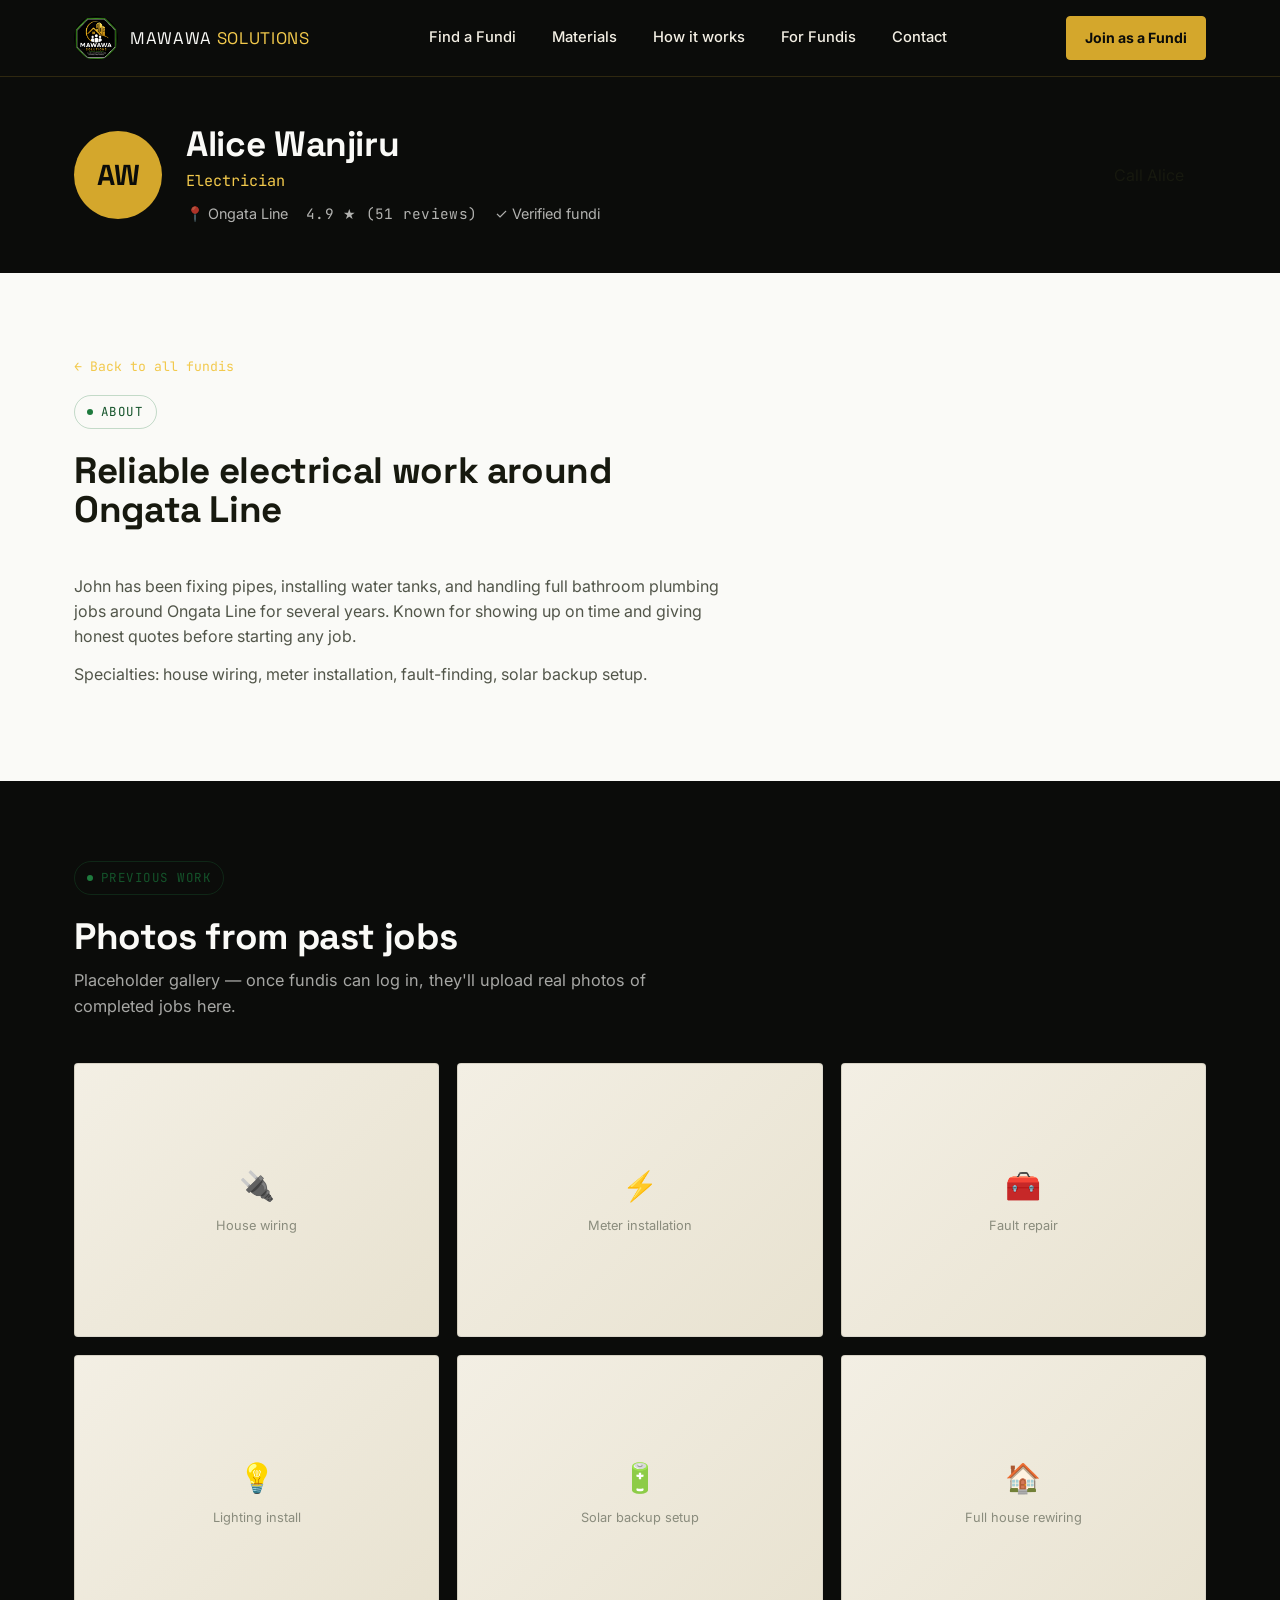
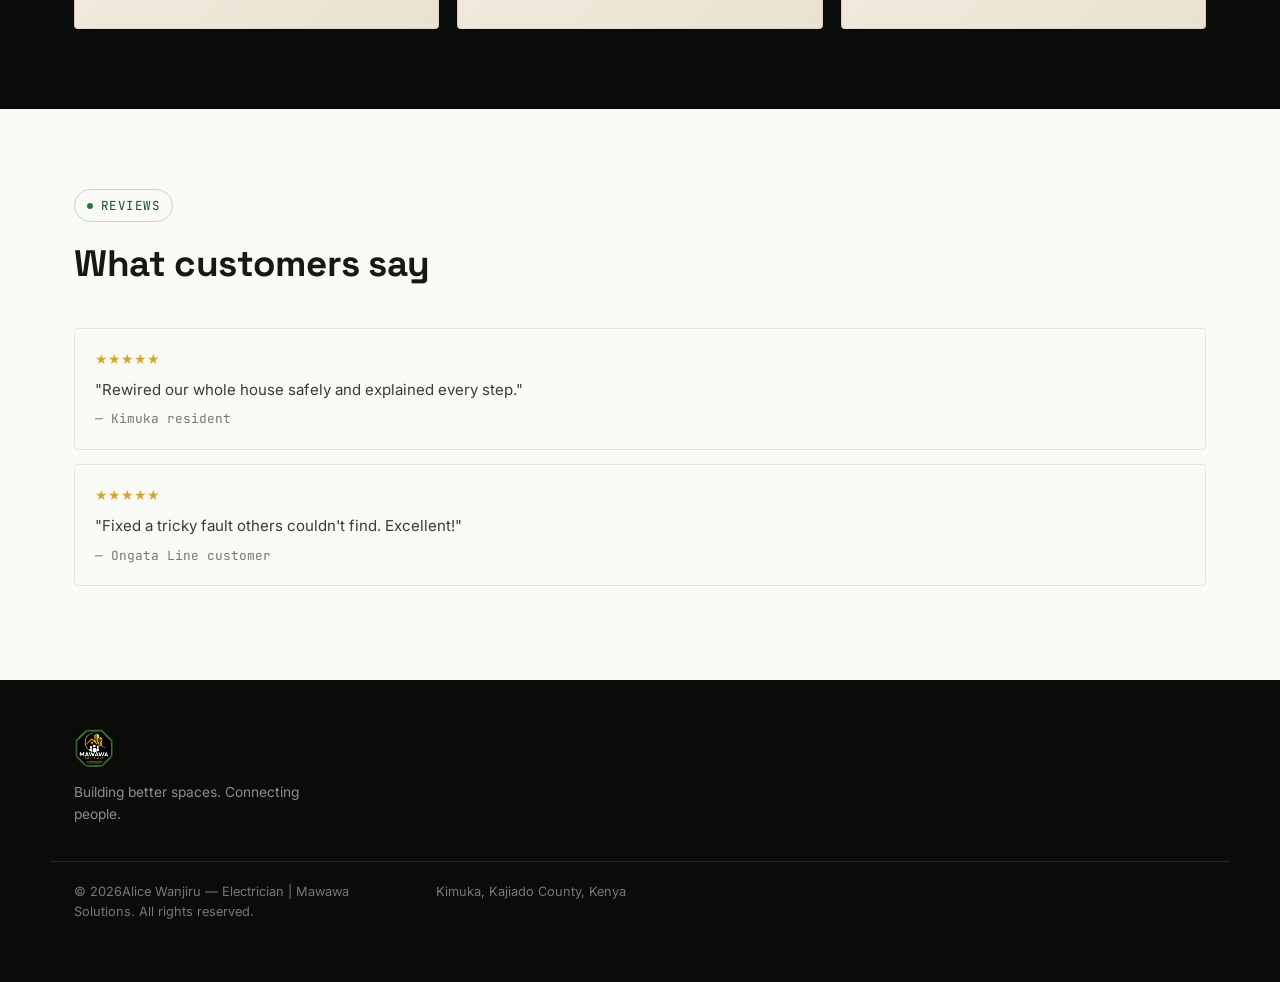
==== fundis/alice-wanjiru.html @ 5c1e7000 "Add Alice Wanjiru profile page This file contains the HTML structure for Alice Wanjiru's profile pag" ====
<!DOCTYPE html>
<html lang="en">
<head>
<meta charset="UTF-8">
<meta name="viewport" content="width=device-width, initial-scale=1.0">
<title>Alice Wanjiru — Electrician | Mawawa Solutions</title>
<link rel="icon" href="../images/logo.png">
<link rel="preconnect" href="https://fonts.googleapis.com">
<link href="https://fonts.googleapis.com/css2?family=Space+Grotesk:wght@500;700&family=Inter:wght@400;500;600;700&family=JetBrains+Mono:wght@400;600&display=swap" rel="stylesheet">
<link rel="stylesheet" href="../css/style.css">
</head>
<body>

<header class="site-header">
  <div class="wrap">
    <a href="../index.html" class="brand">
      <img src="../images/logo.png" alt="Mawawa Solutions logo">
      <span class="brand-name">MAWAWA <span>SOLUTIONS</span></span>
    </a>
    <nav class="nav-links">
      <a href="../index.html#fundis">Find a Fundi</a>
      <a href="../index.html#materials">Materials</a>
      <a href="../index.html#how">How it works</a>
      <a href="../index.html#join">For Fundis</a>
      <a href="../index.html#contact">Contact</a>
    </nav>
    <a href="https://wa.me/254757716041?text=Hi%2C%20I%27d%20like%20to%20join%20Mawawa%20Solutions%20as%20a%20fundi" target="_blank" rel="noopener" class="nav-cta">Join as a Fundi</a>
  </div>
</header>

<section class="profile-hero">
  <div class="wrap">
    <div class="profile-avatar-lg">AW</div>
    <div>
      <h1>Alice Wanjiru</h1>
      <p class="trade-line">Electrician</p>
      <div class="meta-row">
        <span>📍 Ongata Line</span>
        <span class="mono">4.9 ★ (51 reviews)</span>
        <span>✓ Verified fundi</span>
      </div>
    </div>
    <div class="profile-actions">
      <a class="contact" style="padding:12px 22px;" href="tel:+254700000000">Call Alice</a>
    </div>
  </div>
</section>

<section>
  <div class="wrap">
    <a class="back-link" href="../index.html#fundis">← Back to all fundis</a>
    <div class="section-head">
      <span class="eyebrow">About</span>
      <h2>Reliable electrical work around Ongata Line</h2>
    </div>
    <div class="about-block">
      <p>John has been fixing pipes, installing water tanks, and handling full bathroom plumbing jobs around Ongata Line for several years. Known for showing up on time and giving honest quotes before starting any job.</p>
      <p>Specialties: house wiring, meter installation, fault-finding, solar backup setup.</p>
    </div>
  </div>
</section>

<section class="blueprint on-dark">
  <div class="wrap">
    <div class="section-head">
      <span class="eyebrow">Previous work</span>
      <h2>Photos from past jobs</h2>
      <p>Placeholder gallery — once fundis can log in, they'll upload real photos of completed jobs here.</p>
    </div>
    <div class="gallery-grid">
      <div class="gallery-item"><span class="ph-icon">🔌</span>House wiring</div>
      <div class="gallery-item"><span class="ph-icon">⚡</span>Meter installation</div>
      <div class="gallery-item"><span class="ph-icon">🧰</span>Fault repair</div>
      <div class="gallery-item"><span class="ph-icon">💡</span>Lighting install</div>
      <div class="gallery-item"><span class="ph-icon">🔋</span>Solar backup setup</div>
      <div class="gallery-item"><span class="ph-icon">🏠</span>Full house rewiring</div>
    </div>
  </div>
</section>

<section>
  <div class="wrap">
    <div class="section-head">
      <span class="eyebrow">Reviews</span>
      <h2>What customers say</h2>
    </div>
    <div class="review-card">
      <div class="stars">★★★★★</div>
      <p>"Rewired our whole house safely and explained every step."</p>
      <div class="who">— Kimuka resident</div>
    </div>
    <div class="review-card">
      <div class="stars">★★★★★</div>
      <p>"Fixed a tricky fault others couldn't find. Excellent!"</p>
      <div class="who">— Ongata Line customer</div>
    </div>
  </div>
</section>

<footer>
  <div class="wrap">
    <div class="foot-brand">
      <img src="../images/logo.png" alt="Mawawa Solutions logo">
      <p>Building better spaces. Connecting people.</p>
    </div>
  </div>
  <div class="wrap foot-bottom">
    <span>© 2026Alice Wanjiru — Electrician | Mawawa Solutions. All rights reserved.</span>
    <span>Kimuka, Kajiado County, Kenya</span>
  </div>
</footer>

</body>
</html>
---- css/style.css ----
/* =========================================================
   MAWAWA SOLUTIONS — Design Tokens
   Black / Gold / Green / White, blueprint-and-skyline motif
   ========================================================= */
:root{
  --black: #0B0C0A;
  --charcoal: #17190F;
  --charcoal-2: #1F2216;
  --gold: #D4A72C;
  --gold-light: #F2C94C;
  --green: #1E7A3D;
  --green-dark: #14532A;
  --white: #FAFAF7;
  --cream: #F3EFE4;
  --ink: #17190F;
  --line: rgba(212,167,44,0.18);

  --font-display: "Space Grotesk", sans-serif;
  --font-body: "Inter", sans-serif;
  --font-mono: "JetBrains Mono", monospace;

  --radius: 4px;
  --container: 1180px;
}

*,*::before,*::after{ box-sizing: border-box; }
html{ scroll-behavior: smooth; }
body{
  margin:0;
  background: var(--white);
  color: var(--ink);
  font-family: var(--font-body);
  line-height: 1.55;
  -webkit-font-smoothing: antialiased;
}
img{ max-width:100%; display:block; }
a{ color:inherit; text-decoration:none; }
ul{ margin:0; padding:0; list-style:none; }
h1,h2,h3,h4{ font-family: var(--font-display); margin:0; line-height:1.08; letter-spacing:-0.01em; }
p{ margin:0; }
.wrap{ max-width: var(--container); margin:0 auto; padding:0 24px; }
.mono{ font-family: var(--font-mono); letter-spacing: 0.02em; }

/* Focus visibility */
a:focus-visible, button:focus-visible, input:focus-visible, select:focus-visible{
  outline: 2px solid var(--gold-light);
  outline-offset: 3px;
}

/* Blueprint grid texture, used behind dark hero/sections */
.blueprint{
  background-color: var(--black);
}

/* Skyline divider echoing the logo mark */
.skyline{
  height: 46px;
  background: var(--black);
  -webkit-mask: url('data:image/svg+xml;utf8,<svg xmlns="http://www.w3.org/2000/svg" viewBox="0 0 1200 100" preserveAspectRatio="none"><path d="M0,100 L0,60 L40,60 L40,30 L80,30 L80,60 L120,60 L120,10 L150,10 L150,45 L190,45 L190,60 L230,60 L230,20 L260,20 L260,60 L310,60 L310,40 L340,40 L340,60 L390,60 L390,15 L420,15 L420,60 L470,60 L470,35 L500,35 L500,60 L560,60 L560,5 L595,5 L595,60 L650,60 L650,30 L680,30 L680,60 L730,60 L730,20 L765,20 L765,60 L820,60 L820,45 L850,45 L850,60 L900,60 L900,10 L935,10 L935,60 L990,60 L990,35 L1020,35 L1020,60 L1080,60 L1080,25 L1110,25 L1110,60 L1200,60 L1200,100 Z"/></svg>') center/cover no-repeat;
  mask: url('data:image/svg+xml;utf8,<svg xmlns="http://www.w3.org/2000/svg" viewBox="0 0 1200 100" preserveAspectRatio="none"><path d="M0,100 L0,60 L40,60 L40,30 L80,30 L80,60 L120,60 L120,10 L150,10 L150,45 L190,45 L190,60 L230,60 L230,20 L260,20 L260,60 L310,60 L310,40 L340,40 L340,60 L390,60 L390,15 L420,15 L420,60 L470,60 L470,35 L500,35 L500,60 L560,60 L560,5 L595,5 L595,60 L650,60 L650,30 L680,30 L680,60 L730,60 L730,20 L765,20 L765,60 L820,60 L820,45 L850,45 L850,60 L900,60 L900,10 L935,10 L935,60 L990,60 L990,35 L1020,35 L1020,60 L1080,60 L1080,25 L1110,25 L1110,60 L1200,60 L1200,100 Z"/></svg>') center/cover no-repeat;
}
.skyline.flip{ transform: rotate(180deg); }

/* =============== HEADER =============== */
.site-header{
  position: sticky; top:0; z-index: 50;
  background: var(--black);
  border-bottom: 1px solid var(--line);
}
.site-header .wrap{
  display:flex; align-items:center; justify-content:space-between;
  height: 76px;
}
.brand{ display:flex; align-items:center; gap:12px; }
.brand img{ height:44px; width:44px; border-radius:50%; }
.brand-name{ color: var(--white); font-family: var(--font-display); font-size:1.05rem; letter-spacing:0.04em; }
.brand-name span{ color: var(--gold-light); }
.nav-links{ display:flex; gap:32px; }
.nav-links a{
  color: var(--cream); font-size:0.92rem; font-weight:500;
  padding: 6px 2px; border-bottom: 2px solid transparent;
  transition: border-color .15s ease, color .15s ease;
}
.nav-links a:hover{ color: var(--gold-light); border-color: var(--gold); }
.nav-cta{
  display:inline-flex; align-items:center; gap:8px;
  background: var(--gold); color: var(--black); font-weight:700;
  padding: 10px 18px; border-radius: var(--radius); font-size:0.88rem;
  border:1px solid var(--gold);
  transition: background .15s ease, transform .15s ease;
}
.nav-cta:hover{ background: var(--gold-light); transform: translateY(-1px); }
.nav-toggle{ display:none; }

/* =============== HERO =============== */
.hero{ padding: 76px 0 64px; position:relative; overflow:hidden; }
.hero .wrap{ display:grid; grid-template-columns: 1.1fr 0.9fr; gap: 56px; align-items:center; }
.eyebrow{
  display:inline-flex; align-items:center; gap:8px;
  color: var(--gold-light); font-family: var(--font-mono);
  font-size: 0.78rem; letter-spacing: 0.12em; text-transform:uppercase;
  border:1px solid var(--line); padding:6px 12px; border-radius: 20px;
  margin-bottom: 22px;
}
.eyebrow::before{ content:""; width:6px; height:6px; background:var(--green); border-radius:50%; }
.hero h1{ color: var(--white); font-size: clamp(2.1rem, 4vw, 3.1rem); margin-bottom:20px; }
.hero h1 em{ font-style:normal; color: var(--gold-light); }
.hero p.lead{ color: rgba(250,250,247,0.72); font-size:1.08rem; max-width: 480px; margin-bottom: 32px; }

/* Toggle: Find a Fundi / Buy Materials */
.finder{
  background: var(--charcoal); border:1px solid var(--line); border-radius: var(--radius);
  padding: 6px; display:inline-flex; margin-bottom:18px;
}
.finder button{
  font-family: var(--font-mono); font-size:0.82rem; letter-spacing:0.03em;
  background: transparent; border:none; color: rgba(250,250,247,0.6);
  padding: 10px 18px; border-radius: 3px; cursor:pointer;
  transition: background .15s ease, color .15s ease;
}
.finder button.active{ background: var(--gold); color: var(--black); font-weight:700; }

.search-box{
  display:flex; background: var(--white); border-radius: var(--radius); overflow:hidden;
  border: 1px solid var(--line);
}
.search-box input{
  flex:1; border:none; padding:16px 18px; font-family: var(--font-body); font-size:0.96rem; outline:none;
}
.search-box button{
  background: var(--green); color: var(--white); border:none; padding: 0 24px;
  font-weight:700; font-size:0.9rem; cursor:pointer; transition: background .15s ease;
}
.search-box button:hover{ background: var(--green-dark); }

.hero-stats{ display:flex; gap:28px; margin-top:34px; }
.hero-stats div{ color: var(--white); }
.hero-stats strong{ display:block; font-family: var(--font-display); font-size:1.5rem; color: var(--gold-light); }
.hero-stats span{ font-size:0.78rem; color: rgba(250,250,247,0.6); }

.hero-art{
  border:1px solid var(--line); border-radius: var(--radius); padding: 28px;
  background: var(--charcoal);
  display:flex; align-items:center; justify-content:center;
}
.hero-art img{ width: 220px; }

/* =============== SECTION SHELL =============== */
section{ padding: 80px 0; }
.section-head{ max-width: 620px; margin-bottom: 44px; }
.section-head .eyebrow{ color: var(--green-dark); border-color: rgba(30,122,61,0.25); }
.section-head .eyebrow::before{ background: var(--green); }
.section-head h2{ font-size: clamp(1.7rem, 3vw, 2.3rem); margin-bottom: 12px; }
.section-head p{ color: #52564A; font-size:1.02rem; }
.on-dark .section-head h2{ color: var(--white); }
.on-dark .section-head p{ color: rgba(250,250,247,0.65); }

/* =============== HOW IT WORKS =============== */
.steps{ display:grid; grid-template-columns: repeat(3,1fr); gap:24px; }
.step{
  background: var(--cream); border:1px solid rgba(23,25,15,0.08); border-radius: var(--radius);
  padding: 28px; position:relative;
}
.step .num{
  font-family: var(--font-mono); color: var(--gold); font-size:0.8rem;
  border:1px solid var(--gold); display:inline-block; padding:2px 8px; border-radius:20px; margin-bottom:16px;
}
.step h3{ font-size:1.1rem; margin-bottom:10px; }
.step p{ color:#52564A; font-size:0.94rem; }

/* =============== TRADE BADGES =============== */
.trades{ display:flex; flex-wrap:wrap; gap:14px; }
.trade-badge{
  display:flex; align-items:center; gap:10px;
  background: var(--black); color: var(--white); border-radius: var(--radius);
  padding: 14px 20px; border:1px solid var(--line); flex: 1 1 200px;
  transition: border-color .15s ease, transform .15s ease;
}
.trade-badge:hover{ border-color: var(--gold); transform: translateY(-2px); }
.trade-badge .dot{ width:8px; height:8px; border-radius:50%; background: var(--gold); flex-shrink:0; }
.trade-badge span.name{ font-weight:600; font-size:0.95rem; }
.trade-badge span.count{ font-family: var(--font-mono); font-size:0.72rem; color: rgba(250,250,247,0.5); display:block; }

/* =============== FUNDI CARDS =============== */
.grid-3{ display:grid; grid-template-columns: repeat(3,1fr); gap:24px; }
.fundi-card{
  border:1px solid rgba(23,25,15,0.1); border-radius: var(--radius); overflow:hidden;
  background: var(--white); transition: box-shadow .15s ease, transform .15s ease;
}
.fundi-card:hover{ box-shadow: 0 10px 28px rgba(23,25,15,0.1); transform: translateY(-3px); }
.fundi-top{
  background: var(--charcoal); padding:20px; display:flex; gap:14px; align-items:center;
}
.fundi-avatar{
  width:52px; height:52px; border-radius:50%; background: var(--gold);
  display:flex; align-items:center; justify-content:center; font-family: var(--font-display);
  color: var(--black); font-weight:700; font-size:1.1rem; flex-shrink:0;
}
.fundi-top h3{ color: var(--white); font-size:1rem; }
.fundi-top h3 a:hover{ text-decoration: underline; }
.fundi-top .trade{ color: var(--gold-light); font-size:0.8rem; font-family: var(--font-mono); }
.fundi-body{ padding:20px; }
.fundi-body .meta{ display:flex; justify-content:space-between; font-size:0.85rem; color:#52564A; margin-bottom:14px; }
.badge-verified{
  display:inline-flex; align-items:center; gap:5px; background: rgba(30,122,61,0.1); color: var(--green-dark);
  font-size:0.72rem; font-weight:700; padding:4px 9px; border-radius:20px; margin-bottom:14px;
}
.badge-verified::before{ content:"✓"; }
.fundi-body a.contact{
  display:block; text-align:center; background: var(--green); color:var(--white);
  padding:11px; border-radius: var(--radius); font-weight:700; font-size:0.88rem;
}
.fundi-body a.contact:hover{ background: var(--green-dark); }

/* =============== MATERIALS =============== */
.materials-grid{ display:grid; grid-template-columns: repeat(4,1fr); gap:20px; }
.material-card{
  border:1px solid rgba(23,25,15,0.1); border-radius: var(--radius); padding:20px;
  background: var(--white);
}
.material-card .icon{
  width:44px; height:44px; border-radius:8px; background: var(--cream);
  display:flex; align-items:center; justify-content:center; margin-bottom:14px; font-size:1.3rem;
}
.material-card h3{ font-size:0.98rem; margin-bottom:6px; }
.material-card .seller{ font-size:0.78rem; color:#767a6b; margin-bottom:10px; }
.material-card .price{ font-family: var(--font-mono); color: var(--green-dark); font-weight:700; font-size:1.02rem; }
.material-card .stock{ font-size:0.72rem; color: var(--gold); font-family: var(--font-mono); margin-top:4px; }
.material-card .buy-btn{
  display:block; text-align:center; background: var(--green); color: var(--white);
  padding:10px; border-radius: var(--radius); font-weight:700; font-size:0.85rem;
  margin-top:16px; transition: background .15s ease;
}
.material-card .buy-btn:hover{ background: var(--green-dark); }

/* =============== SUBSCRIBE / JOIN =============== */
.join{ background: var(--green-dark); position:relative; }
.join .wrap{ display:grid; grid-template-columns: 1fr 1fr; gap:56px; align-items:center; }
.join h2{ color: var(--white); font-size: clamp(1.7rem,3vw,2.2rem); margin-bottom:16px; }
.join p{ color: rgba(250,250,247,0.78); margin-bottom:26px; }
.plan-list{ display:flex; flex-direction:column; gap:10px; margin-bottom:28px; }
.plan-list li{ display:flex; gap:10px; color: var(--white); font-size:0.94rem; align-items:flex-start; }
.plan-list li::before{ content:"—"; color: var(--gold-light); flex-shrink:0; }
.btn-gold{
  display:inline-flex; background: var(--gold); color: var(--black); font-weight:700;
  padding: 14px 26px; border-radius: var(--radius); font-size:0.95rem; border:none; cursor:pointer;
  transition: background .15s ease, transform .15s ease;
}
.btn-gold:hover{ background: var(--gold-light); transform: translateY(-1px); }
.plan-card{
  background: var(--black); border:1px solid rgba(212,167,44,0.3); border-radius: var(--radius);
  padding: 32px;
}
.plan-card .price-row{ display:flex; align-items:baseline; gap:8px; margin-bottom:6px; }
.plan-card .price-row strong{ font-family: var(--font-display); font-size:2.1rem; color: var(--gold-light); }
.plan-card .price-row span{ color: rgba(250,250,247,0.55); font-size:0.85rem; }
.plan-card .tag{ color: var(--cream); font-size:0.85rem; margin-bottom:22px; display:block; }
.plan-card ul{ display:flex; flex-direction:column; gap:12px; margin-bottom:26px; }
.plan-card ul li{ color: var(--white); font-size:0.9rem; display:flex; gap:10px; }
.plan-card ul li::before{ content:"✓"; color: var(--green); font-weight:700; }

/* =============== TESTIMONIAL / TRUST =============== */
.trust-strip{ background: var(--cream); }
.trust-strip .wrap{ display:grid; grid-template-columns: repeat(4,1fr); gap:24px; text-align:center; }
.trust-strip strong{ display:block; font-family:var(--font-display); font-size:2rem; color: var(--green-dark); }
.trust-strip span{ font-size:0.82rem; color:#52564A; }

/* =============== CONTACT =============== */
.contact .wrap{ display:grid; grid-template-columns: 1fr 1fr; gap:56px; }
.contact-form{ display:flex; flex-direction:column; gap:14px; }
.contact-form input, .contact-form select, .contact-form textarea{
  padding:13px 14px; border:1px solid rgba(23,25,15,0.15); border-radius: var(--radius);
  font-family: var(--font-body); font-size:0.94rem; background: var(--white); color: var(--ink);
}
.contact-form textarea{ resize:vertical; min-height:110px; }
.contact-info{ display:flex; flex-direction:column; gap:22px; }
.contact-info .item{ display:flex; gap:14px; }
.contact-info .item .ic{
  width:40px; height:40px; border-radius:50%; background: var(--black); color: var(--gold-light);
  display:flex; align-items:center; justify-content:center; flex-shrink:0; font-size:1rem;
}
.contact-info h4{ font-size:0.98rem; margin-bottom:3px; }
.contact-info p{ color:#52564A; font-size:0.9rem; }

/* =============== FUNDI PROFILE PAGE =============== */
.profile-hero{ background: var(--black); padding: 48px 0; }
.profile-hero .wrap{ display:flex; align-items:center; gap:24px; flex-wrap:wrap; }
.profile-avatar-lg{
  width:88px; height:88px; border-radius:50%; background: var(--gold);
  display:flex; align-items:center; justify-content:center; font-family: var(--font-display);
  color: var(--black); font-weight:700; font-size:1.8rem; flex-shrink:0;
}
.profile-hero h1{ color: var(--white); font-size: clamp(1.6rem,3vw,2.2rem); margin-bottom:6px; }
.profile-hero .trade-line{ color: var(--gold-light); font-family: var(--font-mono); font-size:0.95rem; margin-bottom:10px; }
.profile-hero .meta-row{ display:flex; gap:18px; flex-wrap:wrap; color: rgba(250,250,247,0.7); font-size:0.9rem; }
.profile-actions{ margin-left:auto; display:flex; gap:12px; flex-wrap:wrap; }
.back-link{ display:inline-block; color: var(--gold-light); font-family: var(--font-mono); font-size:0.82rem; margin-bottom:18px; }
.back-link:hover{ text-decoration:underline; }

.gallery-grid{ display:grid; grid-template-columns: repeat(3,1fr); gap:18px; }
.gallery-item{
  aspect-ratio: 4/3; border-radius: var(--radius); border:1px solid rgba(23,25,15,0.1);
  background: linear-gradient(135deg, var(--cream), #E8E2D0);
  display:flex; flex-direction:column; align-items:center; justify-content:center; gap:8px;
  color:#8a8c7d; font-size:0.8rem;
}
.gallery-item .ph-icon{ font-size:1.8rem; }

.about-block{ max-width:680px; }
.about-block p{ color:#52564A; font-size:1rem; margin-bottom:14px; }

.review-card{
  border:1px solid rgba(23,25,15,0.1); border-radius: var(--radius); padding:20px; background: var(--white);
  margin-bottom:14px;
}
.review-card .stars{ color: var(--gold); font-family: var(--font-mono); font-size:0.85rem; margin-bottom:8px; }
.review-card p{ color:#3a3c31; font-size:0.94rem; margin-bottom:8px; }
.review-card .who{ color:#767a6b; font-size:0.8rem; font-family: var(--font-mono); }

/* =============== FOOTER =============== */
footer{ background: var(--black); padding: 48px 0 24px; }
footer .wrap{ display:grid; grid-template-columns: 1.4fr 1fr 1fr 1fr; gap:32px; margin-bottom:36px; }
.foot-brand img{ height:40px; margin-bottom:14px; border-radius: 50%; }
.foot-brand p{ color: rgba(250,250,247,0.55); font-size:0.86rem; max-width:260px; }
footer h5{ color: var(--gold-light); font-size:0.82rem; letter-spacing:0.06em; text-transform:uppercase; margin-bottom:16px; font-family: var(--font-mono); }
footer ul{ display:flex; flex-direction:column; gap:10px; }
footer a{ color: rgba(250,250,247,0.65); font-size:0.9rem; }
footer a:hover{ color: var(--gold-light); }
.foot-bottom{
  border-top:1px solid var(--line); padding-top:20px; display:flex; justify-content:space-between;
  color: rgba(250,250,247,0.45); font-size:0.8rem; flex-wrap:wrap; gap:10px;
}

/* =============== RESPONSIVE =============== */
@media (max-width: 900px){
  .nav-links{ display:none; }
  .hero .wrap{ grid-template-columns:1fr; }
  .hero-art{ order:-1; }
  .steps, .grid-3{ grid-template-columns:1fr; }
  .materials-grid{ grid-template-columns: repeat(2,1fr); }
  .join .wrap{ grid-template-columns:1fr; }
  .trust-strip .wrap{ grid-template-columns: repeat(2,1fr); gap:32px; }
  .contact .wrap{ grid-template-columns:1fr; }
  footer .wrap{ grid-template-columns: 1fr 1fr; }
}
@media (max-width: 520px){
  .materials-grid{ grid-template-columns: 1fr; }
  .hero-stats{ flex-wrap:wrap; gap:20px; }
  footer .wrap{ grid-template-columns: 1fr; }
}

@media (prefers-reduced-motion: reduce){
  *{ transition: none !important; scroll-behavior:auto !important; }
}
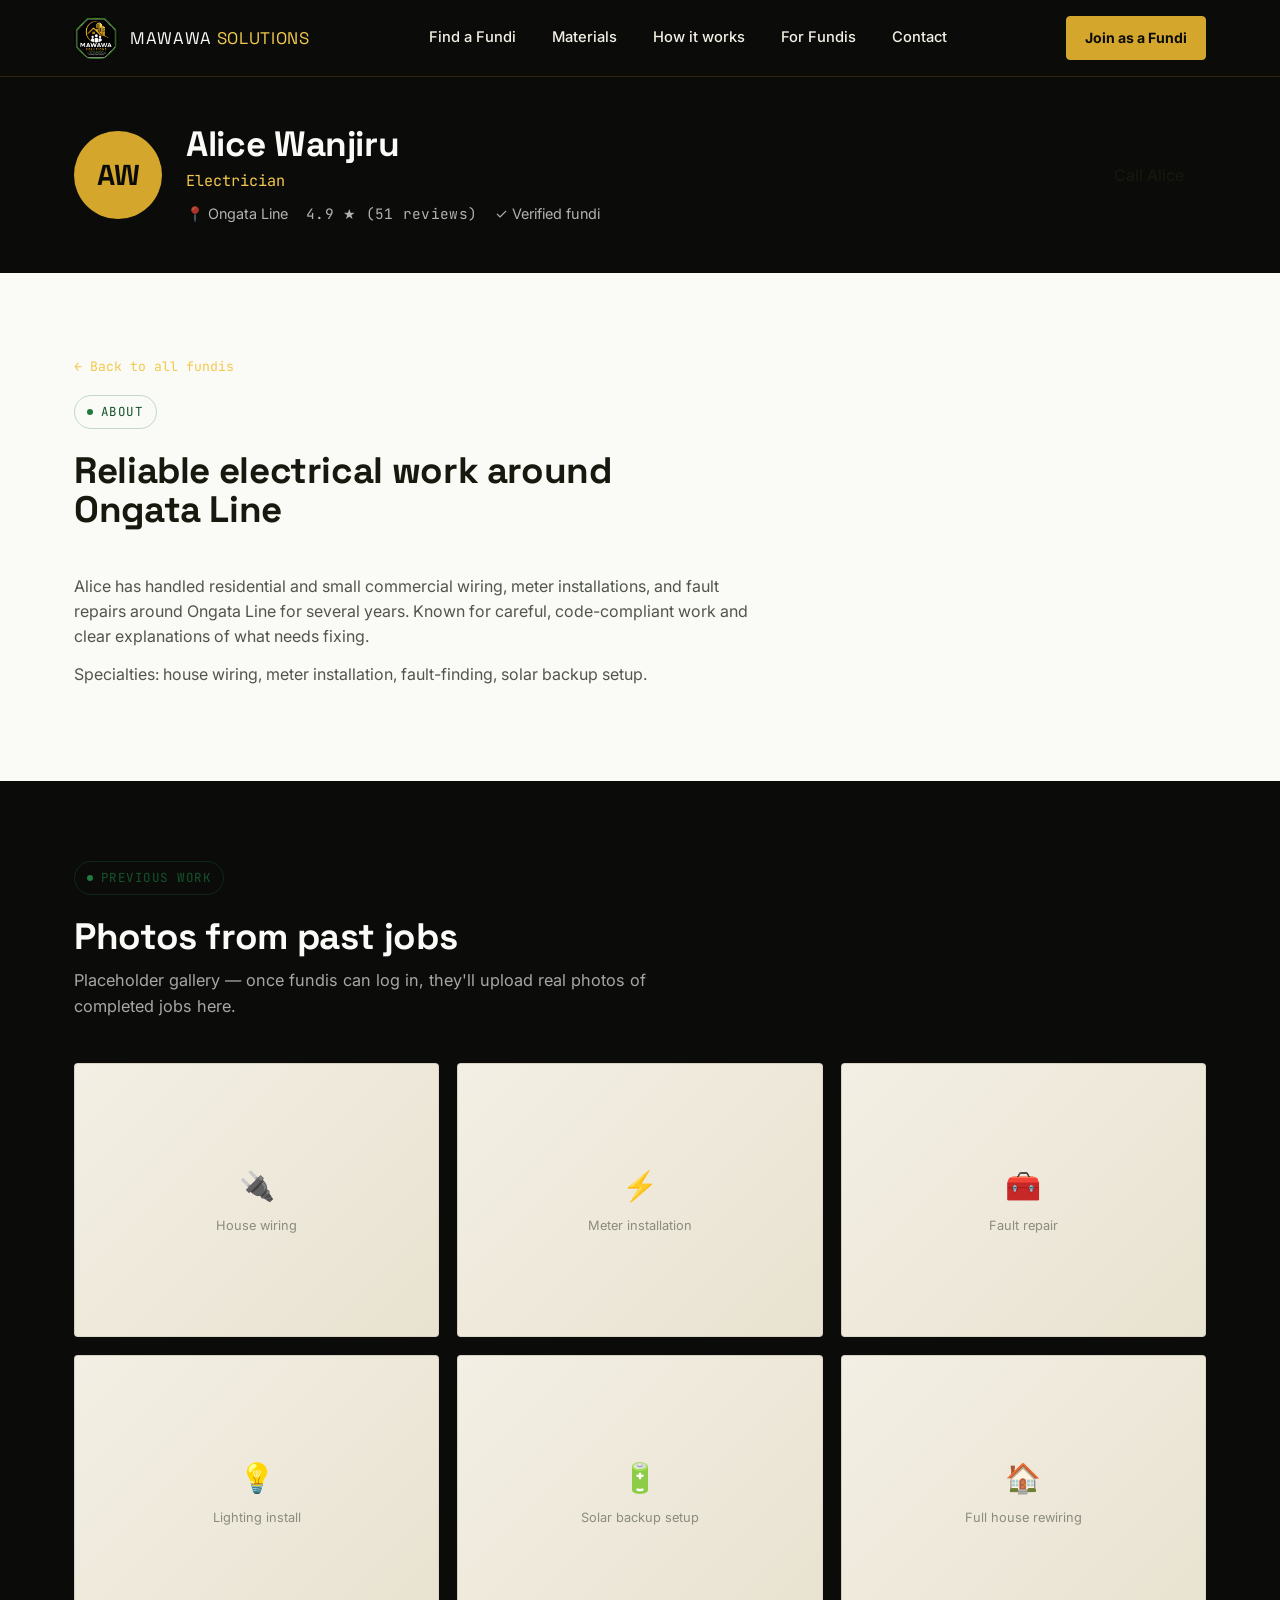
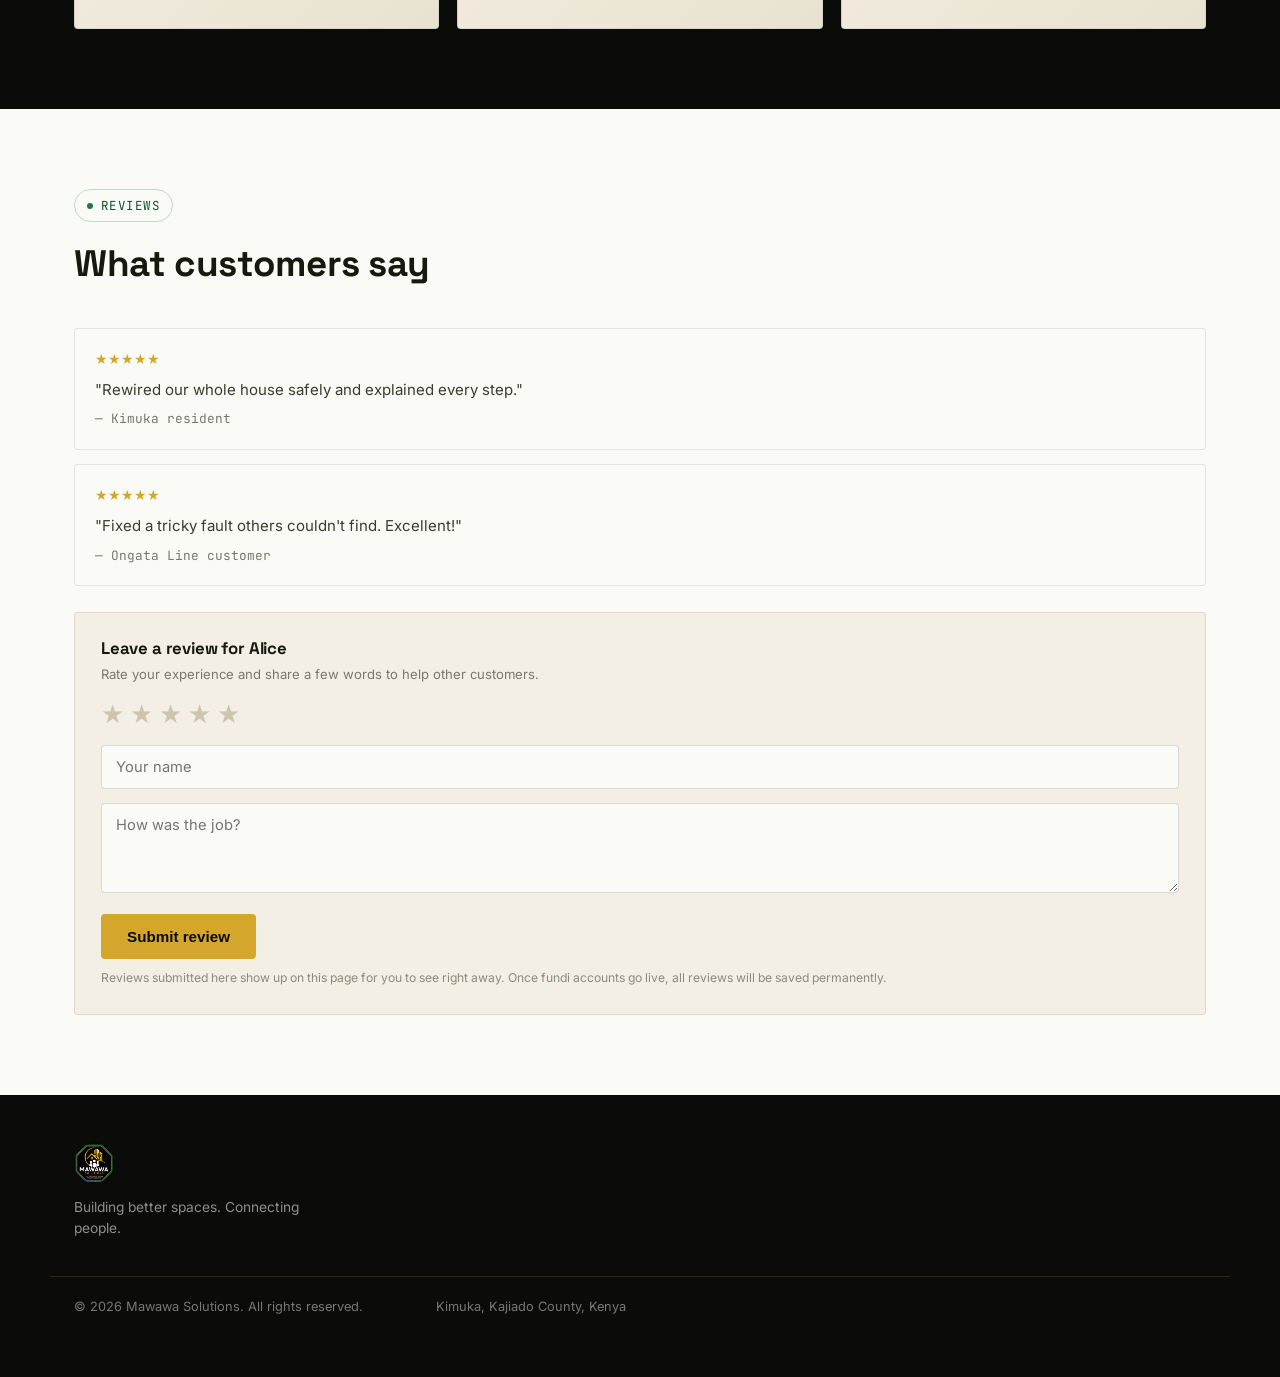
==== commit e16146bb: "Add Alice Wanjiru profile page This file contains the HTML structure for Alice Wanjiru's profile as " ====
--- a/fundis/alice-wanjiru.html
+++ b/fundis/alice-wanjiru.html
@@ -54,7 +54,7 @@
       <h2>Reliable electrical work around Ongata Line</h2>
     </div>
     <div class="about-block">
-      <p>John has been fixing pipes, installing water tanks, and handling full bathroom plumbing jobs around Ongata Line for several years. Known for showing up on time and giving honest quotes before starting any job.</p>
+      <p>Alice has handled residential and small commercial wiring, meter installations, and fault repairs around Ongata Line for several years. Known for careful, code-compliant work and clear explanations of what needs fixing.</p>
       <p>Specialties: house wiring, meter installation, fault-finding, solar backup setup.</p>
     </div>
   </div>
@@ -94,8 +94,58 @@
       <p>"Fixed a tricky fault others couldn't find. Excellent!"</p>
       <div class="who">— Ongata Line customer</div>
     </div>
+
+    <div class="review-form">
+      <h3>Leave a review for Alice</h3>
+      <p class="hint">Rate your experience and share a few words to help other customers.</p>
+      <form id="review-form">
+        <div class="star-picker" id="star-picker">
+          <button type="button" data-star="1">★</button>
+          <button type="button" data-star="2">★</button>
+          <button type="button" data-star="3">★</button>
+          <button type="button" data-star="4">★</button>
+          <button type="button" data-star="5">★</button>
+        </div>
+        <input type="text" id="reviewer-name" placeholder="Your name" required>
+        <textarea id="reviewer-text" placeholder="How was the job?" required></textarea>
+        <button type="submit" class="btn-gold">Submit review</button>
+      </form>
+      <p class="note">Reviews submitted here show up on this page for you to see right away. Once fundi accounts go live, all reviews will be saved permanently.</p>
+    </div>
   </div>
 </section>
+
+<script>
+  const starButtons = document.querySelectorAll('#star-picker button');
+  let selectedRating = 0;
+  starButtons.forEach(btn => {
+    btn.addEventListener('click', () => {
+      selectedRating = parseInt(btn.dataset.star);
+      starButtons.forEach(b => b.classList.toggle('filled', parseInt(b.dataset.star) <= selectedRating));
+    });
+  });
+
+  document.getElementById('review-form').addEventListener('submit', (e) => {
+    e.preventDefault();
+    const name = document.getElementById('reviewer-name').value.trim();
+    const text = document.getElementById('reviewer-text').value.trim();
+    if (!selectedRating) { alert('Please select a star rating.'); return; }
+    if (!name || !text) return;
+
+    const card = document.createElement('div');
+    card.className = 'review-card';
+    card.innerHTML = `
+      <div class="stars">${'★'.repeat(selectedRating)}${'☆'.repeat(5 - selectedRating)}</div>
+      <p>"${text.replace(/</g,'&lt;')}"</p>
+      <div class="who">— ${name.replace(/</g,'&lt;')}</div>
+    `;
+    document.querySelector('.review-form').insertAdjacentElement('beforebegin', card);
+
+    e.target.reset();
+    selectedRating = 0;
+    starButtons.forEach(b => b.classList.remove('filled'));
+  });
+</script>
 
 <footer>
   <div class="wrap">
@@ -105,7 +155,7 @@
     </div>
   </div>
   <div class="wrap foot-bottom">
-    <span>© 2026Alice Wanjiru — Electrician | Mawawa Solutions. All rights reserved.</span>
+    <span>© 2026 Mawawa Solutions. All rights reserved.</span>
     <span>Kimuka, Kajiado County, Kenya</span>
   </div>
 </footer>
--- a/css/style.css
+++ b/css/style.css
@@ -317,6 +317,27 @@
 .review-card p{ color:#3a3c31; font-size:0.94rem; margin-bottom:8px; }
 .review-card .who{ color:#767a6b; font-size:0.8rem; font-family: var(--font-mono); }
 
+.review-form{
+  border:1px solid rgba(23,25,15,0.1); border-radius: var(--radius); padding:26px;
+  background: var(--cream); margin-top:26px;
+}
+.review-form h3{ font-size:1.05rem; margin-bottom:6px; }
+.review-form .hint{ color:#767a6b; font-size:0.82rem; margin-bottom:18px; }
+.star-picker{ display:flex; gap:6px; margin-bottom:18px; }
+.star-picker button{
+  background:none; border:none; font-size:1.6rem; cursor:pointer; color:#ccc6b0;
+  padding:0; line-height:1; transition: color .1s ease, transform .1s ease;
+}
+.star-picker button.filled{ color: var(--gold); }
+.star-picker button:hover{ transform: scale(1.12); }
+.review-form input, .review-form textarea{
+  width:100%; padding:12px 14px; border:1px solid rgba(23,25,15,0.15); border-radius: var(--radius);
+  font-family: var(--font-body); font-size:0.92rem; background: var(--white); color: var(--ink);
+  margin-bottom:14px; box-sizing:border-box;
+}
+.review-form textarea{ resize:vertical; min-height:90px; }
+.review-form .note{ font-size:0.76rem; color:#8a8c7d; margin-top:10px; }
+
 /* =============== FOOTER =============== */
 footer{ background: var(--black); padding: 48px 0 24px; }
 footer .wrap{ display:grid; grid-template-columns: 1.4fr 1fr 1fr 1fr; gap:32px; margin-bottom:36px; }
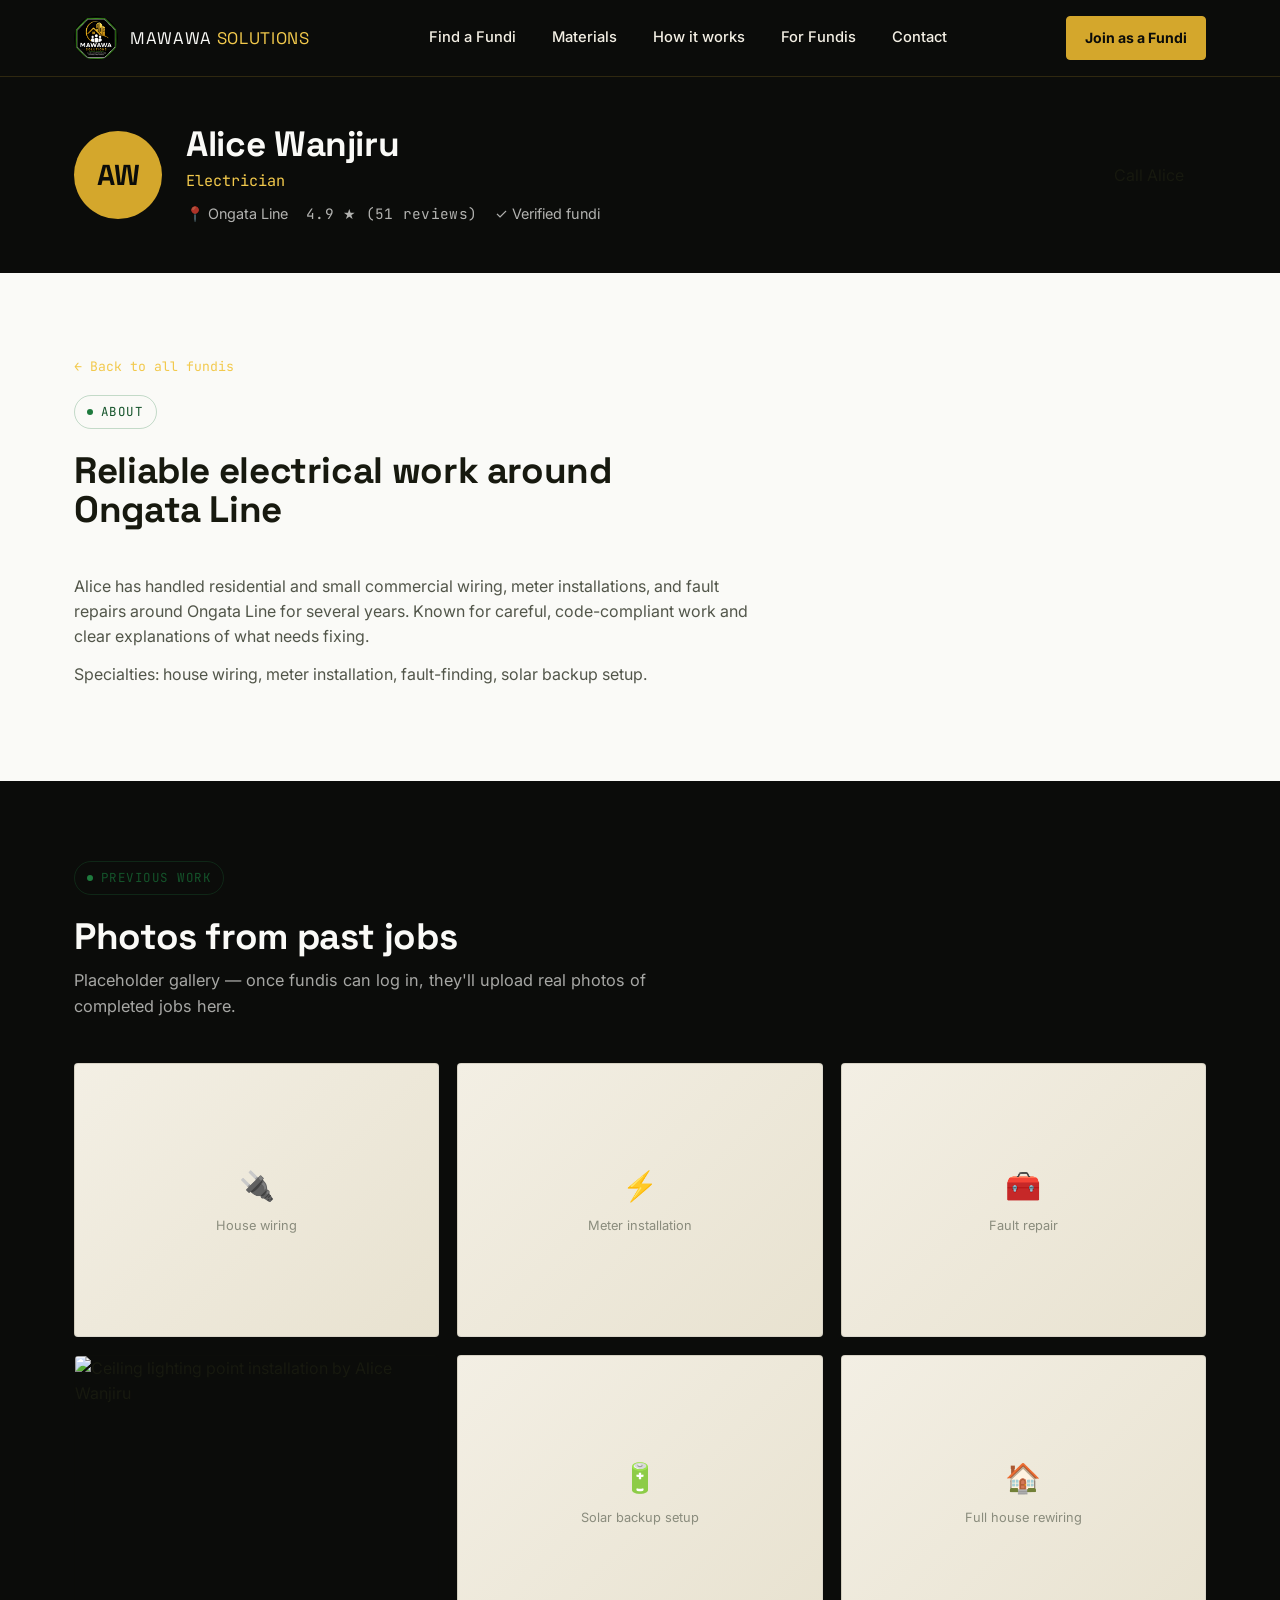
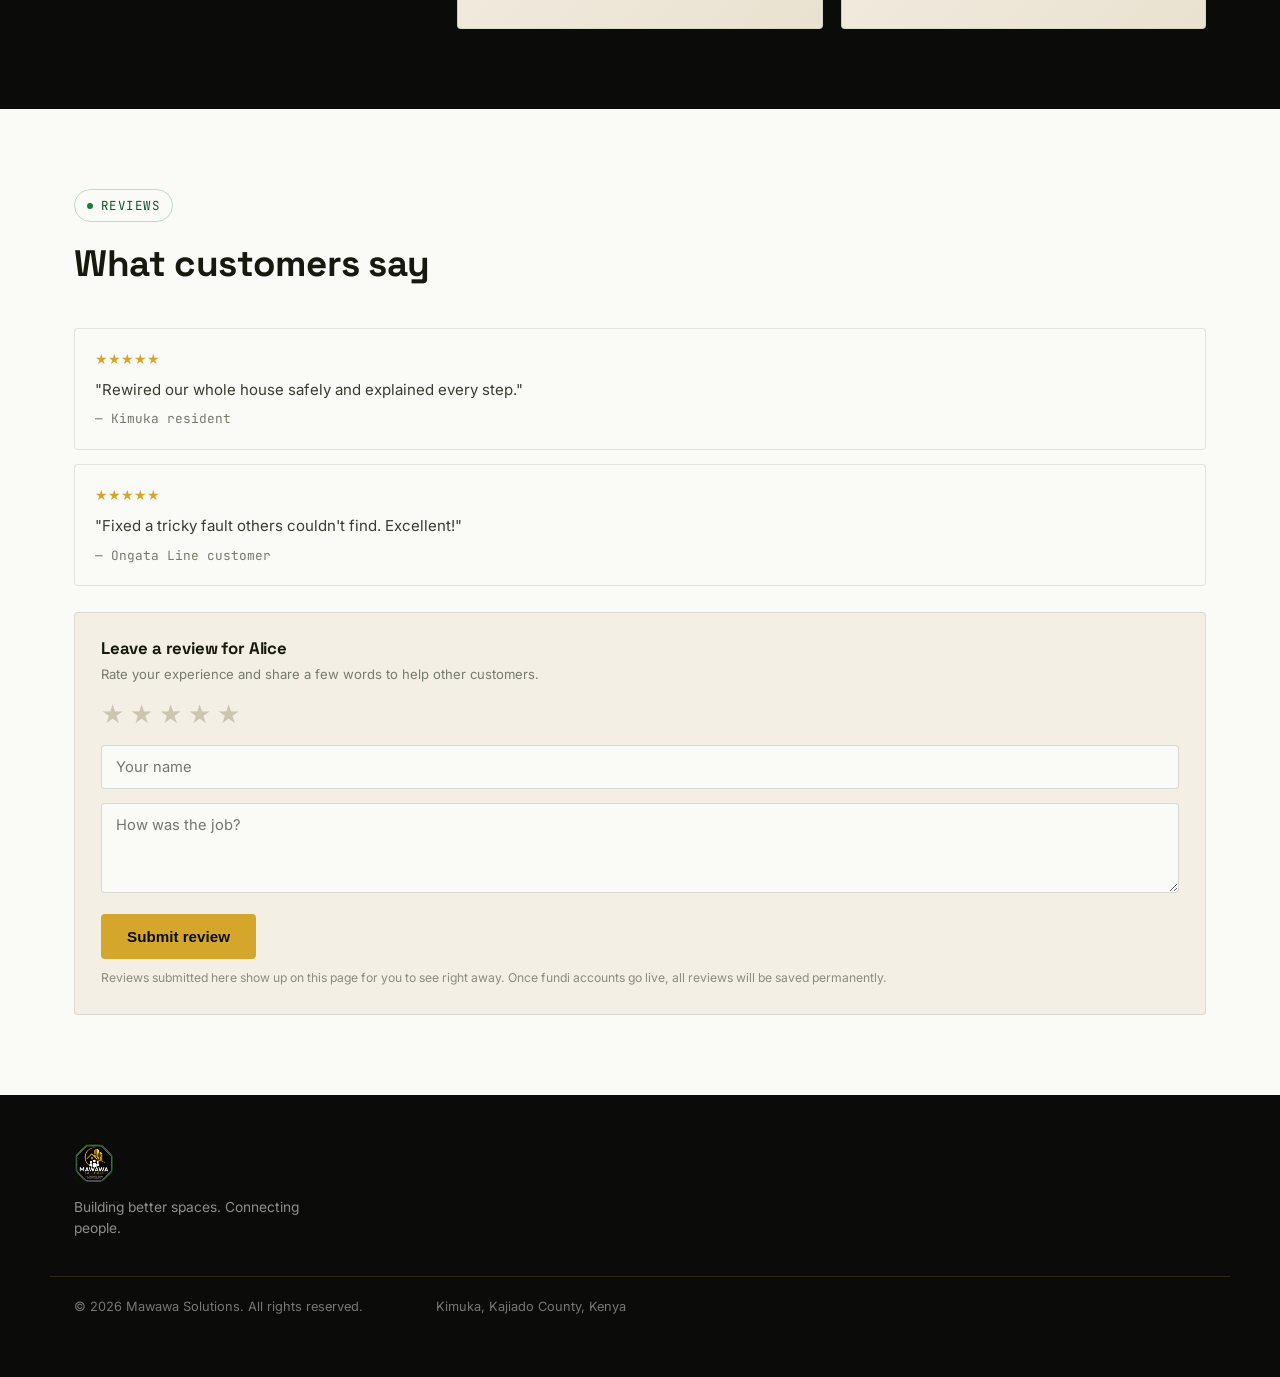
==== commit 4ca16fbf: "Update lighting installation entry with image Replaced lighting installation text with an image of c" ====
--- a/fundis/alice-wanjiru.html
+++ b/fundis/alice-wanjiru.html
@@ -71,7 +71,7 @@
       <div class="gallery-item"><span class="ph-icon">🔌</span>House wiring</div>
       <div class="gallery-item"><span class="ph-icon">⚡</span>Meter installation</div>
       <div class="gallery-item"><span class="ph-icon">🧰</span>Fault repair</div>
-      <div class="gallery-item"><span class="ph-icon">💡</span>Lighting install</div>
+      <img src="../images/alice-lighting-install.jpg" alt="Ceiling lighting point installation by Alice Wanjiru" class="gallery-photo">
       <div class="gallery-item"><span class="ph-icon">🔋</span>Solar backup setup</div>
       <div class="gallery-item"><span class="ph-icon">🏠</span>Full house rewiring</div>
     </div>
--- a/css/style.css
+++ b/css/style.css
@@ -190,14 +190,15 @@
 .fundi-card:hover{ box-shadow: 0 10px 28px rgba(23,25,15,0.1); transform: translateY(-3px); }
 .fundi-top{
   background: var(--charcoal); padding:20px; display:flex; gap:14px; align-items:center;
-}
+  cursor: pointer; transition: background .15s ease;
+}
+.fundi-top:hover{ background: var(--charcoal-2); }
 .fundi-avatar{
   width:52px; height:52px; border-radius:50%; background: var(--gold);
   display:flex; align-items:center; justify-content:center; font-family: var(--font-display);
   color: var(--black); font-weight:700; font-size:1.1rem; flex-shrink:0;
 }
 .fundi-top h3{ color: var(--white); font-size:1rem; }
-.fundi-top h3 a:hover{ text-decoration: underline; }
 .fundi-top .trade{ color: var(--gold-light); font-size:0.8rem; font-family: var(--font-mono); }
 .fundi-body{ padding:20px; }
 .fundi-body .meta{ display:flex; justify-content:space-between; font-size:0.85rem; color:#52564A; margin-bottom:14px; }
@@ -221,6 +222,9 @@
 .material-card .icon{
   width:44px; height:44px; border-radius:8px; background: var(--cream);
   display:flex; align-items:center; justify-content:center; margin-bottom:14px; font-size:1.3rem;
+}
+.material-photo{
+  width:100%; height:130px; object-fit:cover; border-radius: var(--radius); margin-bottom:14px;
 }
 .material-card h3{ font-size:0.98rem; margin-bottom:6px; }
 .material-card .seller{ font-size:0.78rem; color:#767a6b; margin-bottom:10px; }
@@ -305,6 +309,10 @@
   color:#8a8c7d; font-size:0.8rem;
 }
 .gallery-item .ph-icon{ font-size:1.8rem; }
+.gallery-grid img.gallery-photo{
+  aspect-ratio: 4/3; border-radius: var(--radius); border:1px solid rgba(23,25,15,0.1);
+  width:100%; height:100%; object-fit:cover;
+}
 
 .about-block{ max-width:680px; }
 .about-block p{ color:#52564A; font-size:1rem; margin-bottom:14px; }
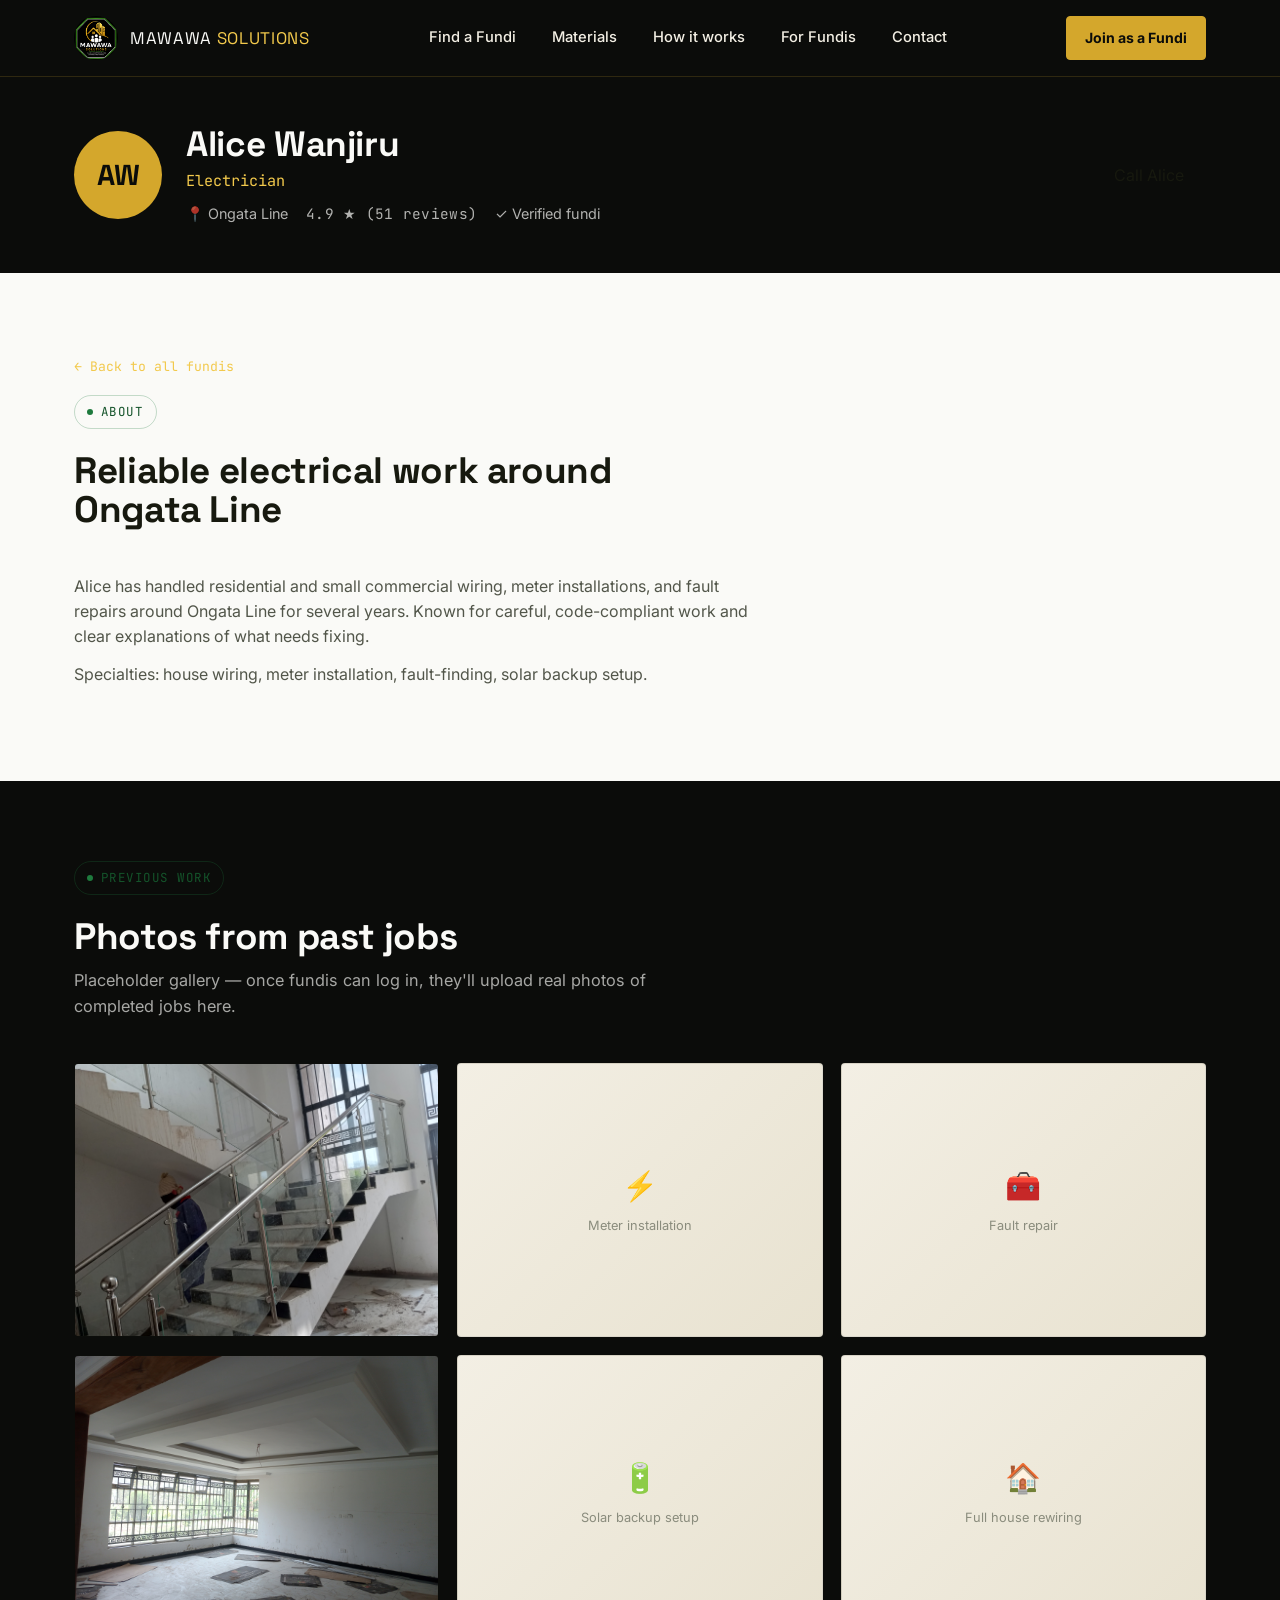
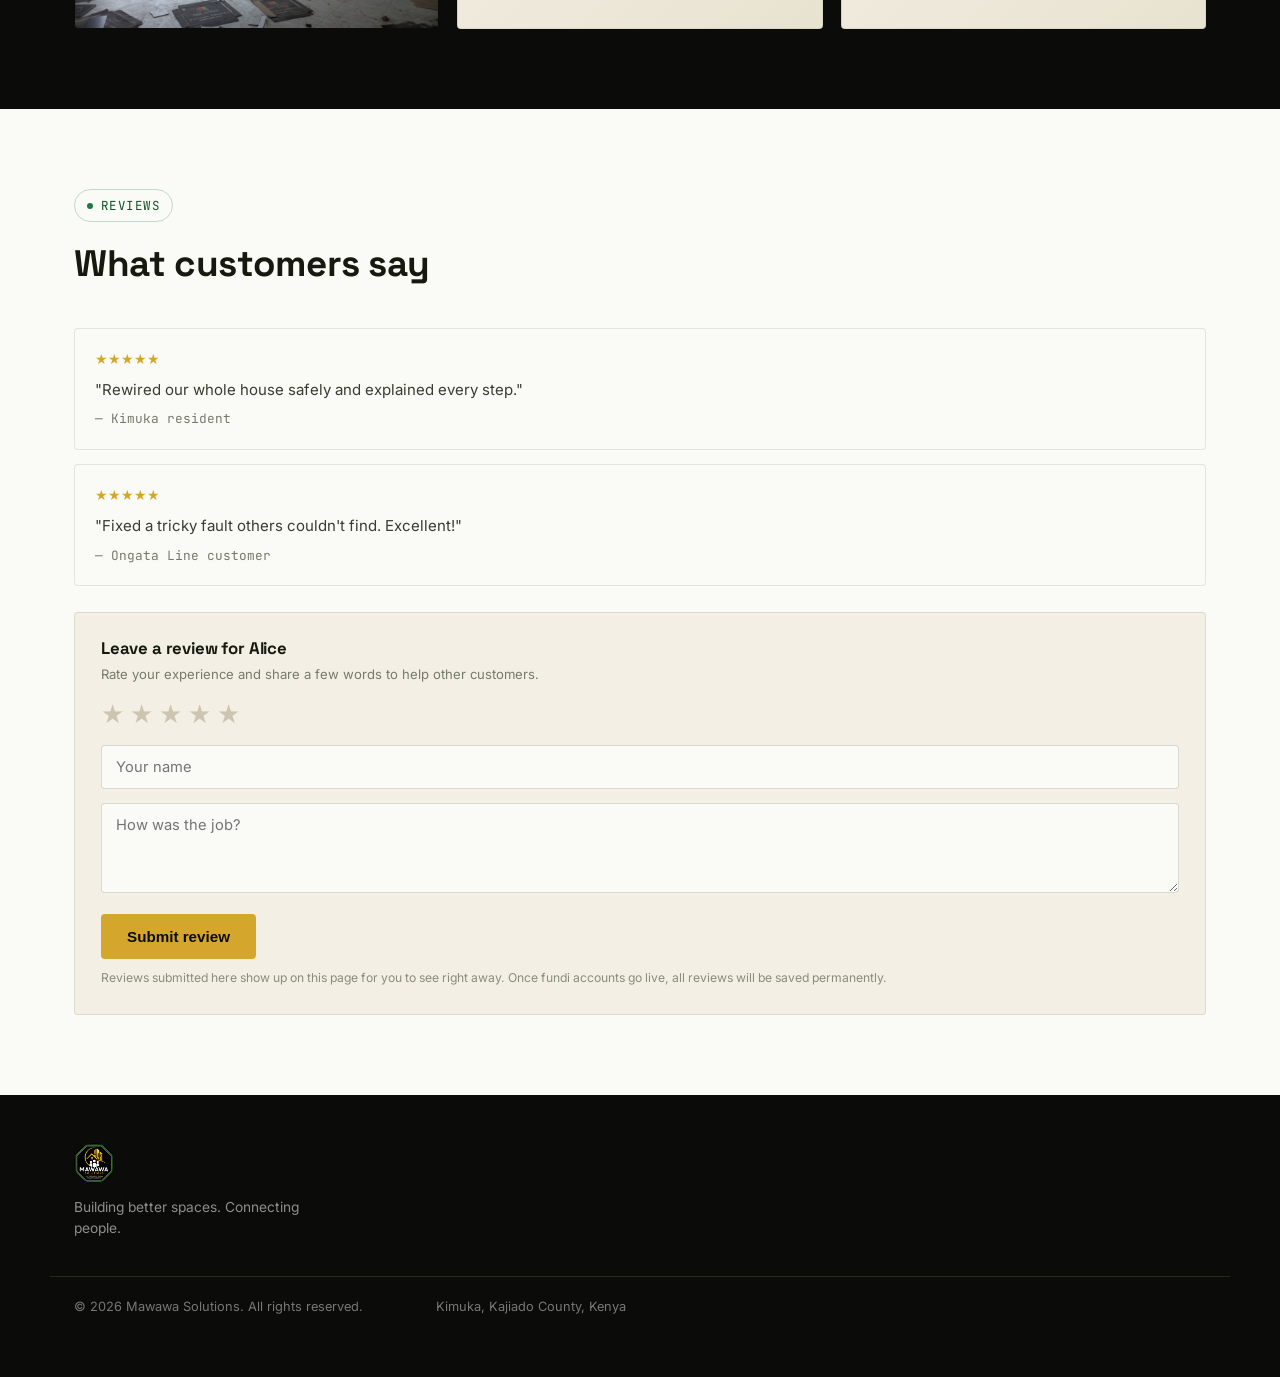
==== commit 4eb05ff5: "Add images to gallery for completed jobs Added images for staircase railing and ceiling lighting ins" ====
--- a/fundis/alice-wanjiru.html
+++ b/fundis/alice-wanjiru.html
@@ -68,7 +68,7 @@
       <p>Placeholder gallery — once fundis can log in, they'll upload real photos of completed jobs here.</p>
     </div>
     <div class="gallery-grid">
-      <div class="gallery-item"><span class="ph-icon">🔌</span>House wiring</div>
+      <img src="../images/alice-staircase-install.jpg" alt="Staircase railing installation" class="gallery-photo">
       <div class="gallery-item"><span class="ph-icon">⚡</span>Meter installation</div>
       <div class="gallery-item"><span class="ph-icon">🧰</span>Fault repair</div>
       <img src="../images/alice-lighting-install.jpg" alt="Ceiling lighting point installation by Alice Wanjiru" class="gallery-photo">
